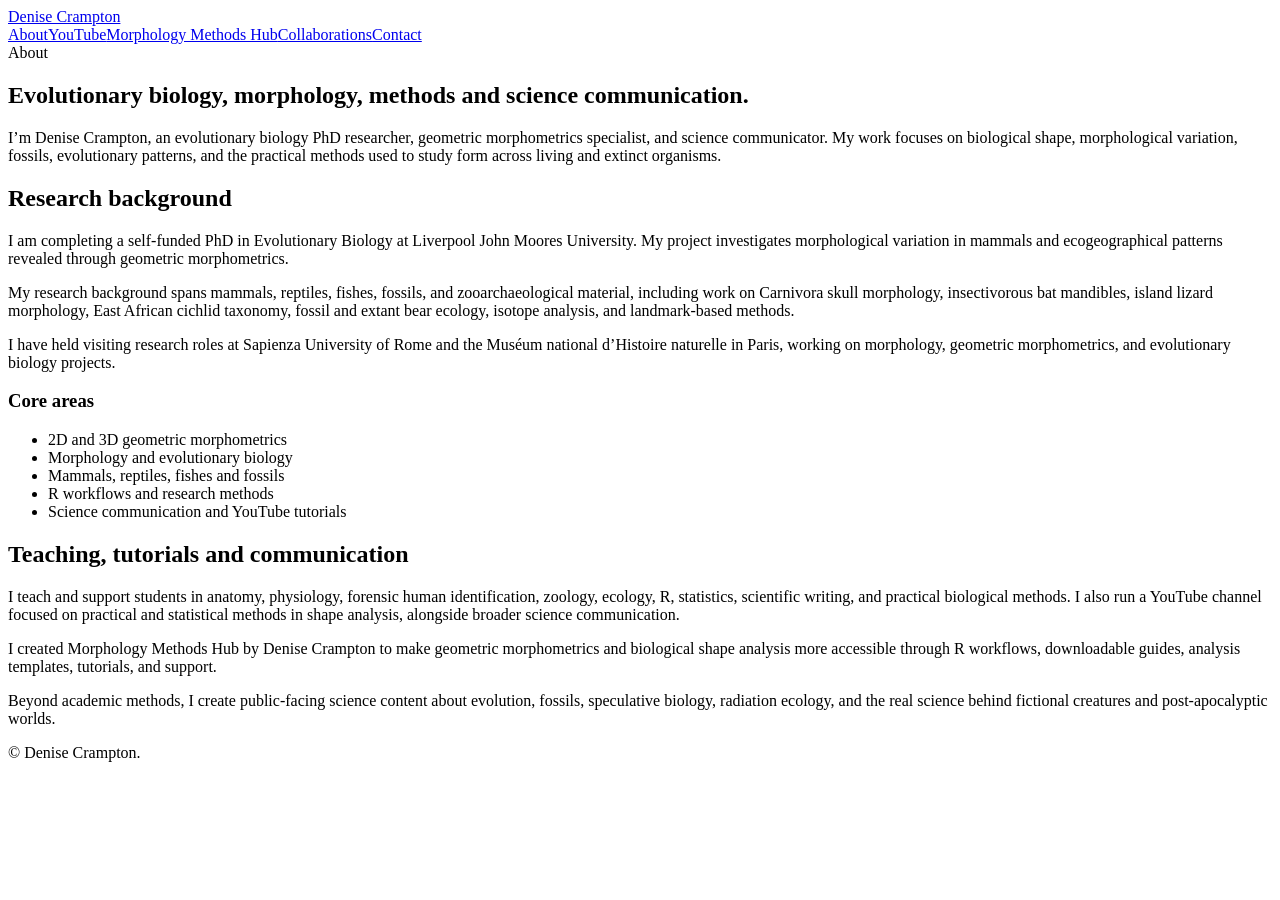
==== about.html @ 7503acc6 "Add files via upload" ====
<!doctype html><html lang="en-GB"><head><meta charset="utf-8"><meta name="viewport" content="width=device-width, initial-scale=1"><title>About — Denise Crampton</title><meta name="description" content="About Denise Crampton, evolutionary biology PhD researcher and science communicator."><link rel="stylesheet" href="assets/style.css"></head><body><nav><div class="container nav-inner"><a class="brand" href="index.html">Denise Crampton</a><div class="menu"><a href="about.html">About</a><a href="youtube.html">YouTube</a><a href="methods.html">Morphology Methods Hub</a><a href="collaborations.html">Collaborations</a><a href="contact.html">Contact</a></div></div></nav><main><section class="hero"><div class="container"><span class="kicker">About</span><h1>Evolutionary biology, morphology, methods and science communication.</h1><p class="lead">I’m Denise Crampton, an evolutionary biology PhD researcher, geometric morphometrics specialist, and science communicator. My work focuses on biological shape, morphological variation, fossils, evolutionary patterns, and the practical methods used to study form across living and extinct organisms.</p></div></section><section class="section"><div class="container grid two"><div><h2>Research background</h2><p>I am completing a self-funded PhD in Evolutionary Biology at Liverpool John Moores University. My project investigates morphological variation in mammals and ecogeographical patterns revealed through geometric morphometrics.</p><p>My research background spans mammals, reptiles, fishes, fossils, and zooarchaeological material, including work on Carnivora skull morphology, insectivorous bat mandibles, island lizard morphology, East African cichlid taxonomy, fossil and extant bear ecology, isotope analysis, and landmark-based methods.</p><p>I have held visiting research roles at Sapienza University of Rome and the Muséum national d’Histoire naturelle in Paris, working on morphology, geometric morphometrics, and evolutionary biology projects.</p></div><div class="card"><h3>Core areas</h3><ul class="list"><li>2D and 3D geometric morphometrics</li><li>Morphology and evolutionary biology</li><li>Mammals, reptiles, fishes and fossils</li><li>R workflows and research methods</li><li>Science communication and YouTube tutorials</li></ul></div></div></section><section class="section"><div class="container"><h2>Teaching, tutorials and communication</h2><p>I teach and support students in anatomy, physiology, forensic human identification, zoology, ecology, R, statistics, scientific writing, and practical biological methods. I also run a YouTube channel focused on practical and statistical methods in shape analysis, alongside broader science communication.</p><p>I created Morphology Methods Hub by Denise Crampton to make geometric morphometrics and biological shape analysis more accessible through R workflows, downloadable guides, analysis templates, tutorials, and support.</p><p>Beyond academic methods, I create public-facing science content about evolution, fossils, speculative biology, radiation ecology, and the real science behind fictional creatures and post-apocalyptic worlds.</p></div></section></main><footer class="footer"><div class="container small">© Denise Crampton.</div></footer></body></html>
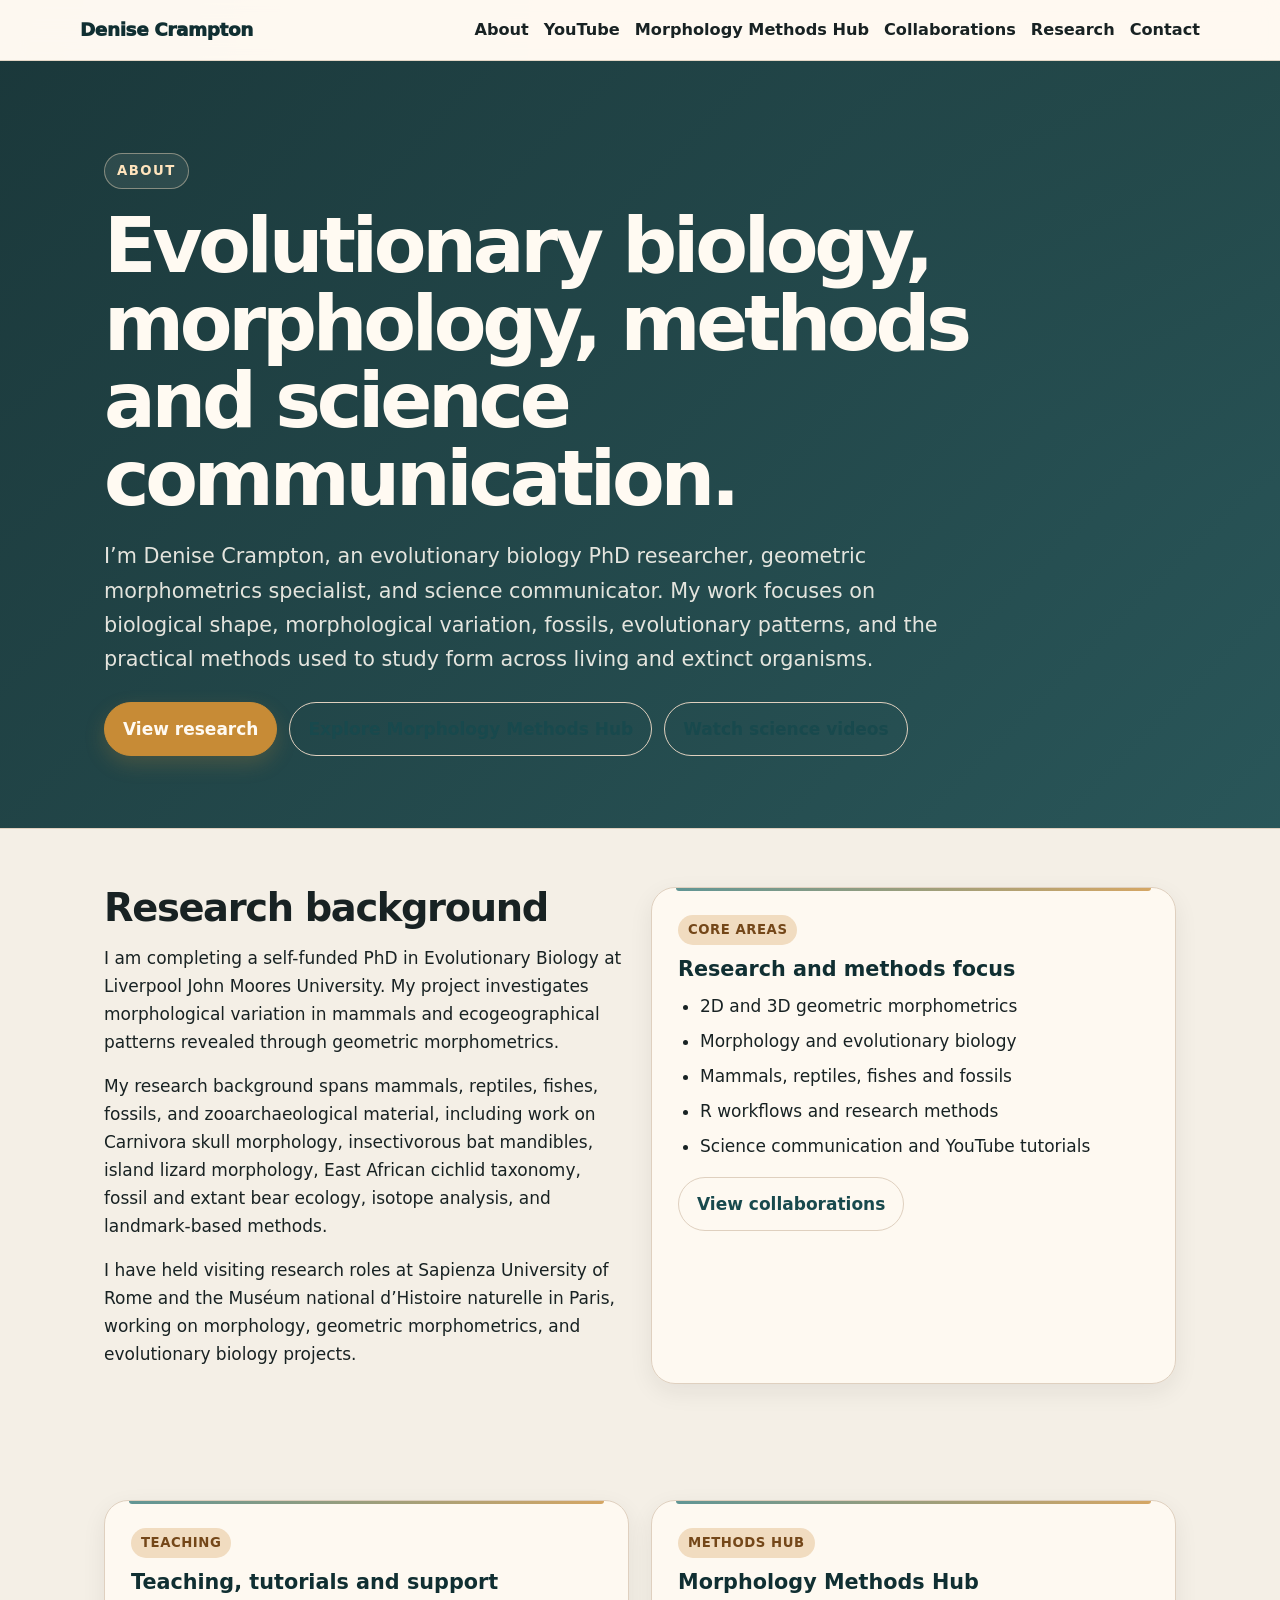
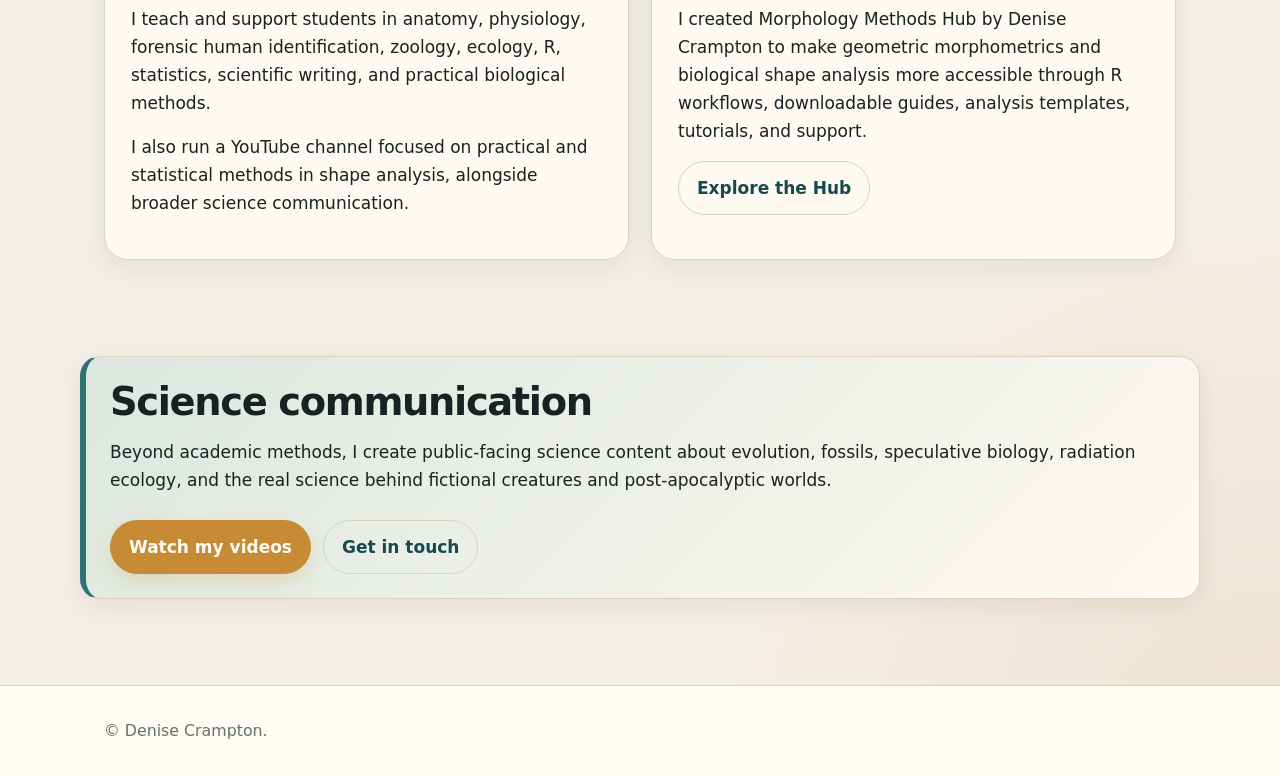
==== commit bc5f8cd8: "Update about.html" ====
--- a/about.html
+++ b/about.html
@@ -1 +1,120 @@
-<!doctype html><html lang="en-GB"><head><meta charset="utf-8"><meta name="viewport" content="width=device-width, initial-scale=1"><title>About — Denise Crampton</title><meta name="description" content="About Denise Crampton, evolutionary biology PhD researcher and science communicator."><link rel="stylesheet" href="assets/style.css"></head><body><nav><div class="container nav-inner"><a class="brand" href="index.html">Denise Crampton</a><div class="menu"><a href="about.html">About</a><a href="youtube.html">YouTube</a><a href="methods.html">Morphology Methods Hub</a><a href="collaborations.html">Collaborations</a><a href="contact.html">Contact</a></div></div></nav><main><section class="hero"><div class="container"><span class="kicker">About</span><h1>Evolutionary biology, morphology, methods and science communication.</h1><p class="lead">I’m Denise Crampton, an evolutionary biology PhD researcher, geometric morphometrics specialist, and science communicator. My work focuses on biological shape, morphological variation, fossils, evolutionary patterns, and the practical methods used to study form across living and extinct organisms.</p></div></section><section class="section"><div class="container grid two"><div><h2>Research background</h2><p>I am completing a self-funded PhD in Evolutionary Biology at Liverpool John Moores University. My project investigates morphological variation in mammals and ecogeographical patterns revealed through geometric morphometrics.</p><p>My research background spans mammals, reptiles, fishes, fossils, and zooarchaeological material, including work on Carnivora skull morphology, insectivorous bat mandibles, island lizard morphology, East African cichlid taxonomy, fossil and extant bear ecology, isotope analysis, and landmark-based methods.</p><p>I have held visiting research roles at Sapienza University of Rome and the Muséum national d’Histoire naturelle in Paris, working on morphology, geometric morphometrics, and evolutionary biology projects.</p></div><div class="card"><h3>Core areas</h3><ul class="list"><li>2D and 3D geometric morphometrics</li><li>Morphology and evolutionary biology</li><li>Mammals, reptiles, fishes and fossils</li><li>R workflows and research methods</li><li>Science communication and YouTube tutorials</li></ul></div></div></section><section class="section"><div class="container"><h2>Teaching, tutorials and communication</h2><p>I teach and support students in anatomy, physiology, forensic human identification, zoology, ecology, R, statistics, scientific writing, and practical biological methods. I also run a YouTube channel focused on practical and statistical methods in shape analysis, alongside broader science communication.</p><p>I created Morphology Methods Hub by Denise Crampton to make geometric morphometrics and biological shape analysis more accessible through R workflows, downloadable guides, analysis templates, tutorials, and support.</p><p>Beyond academic methods, I create public-facing science content about evolution, fossils, speculative biology, radiation ecology, and the real science behind fictional creatures and post-apocalyptic worlds.</p></div></section></main><footer class="footer"><div class="container small">© Denise Crampton.</div></footer></body></html>
+<!doctype html>
+
+<html lang="en-GB">
+<head>
+  <meta charset="utf-8">
+  <meta name="viewport" content="width=device-width, initial-scale=1">
+  <title>About — Denise Crampton</title>
+  <meta name="description" content="About Denise Crampton, evolutionary biology PhD researcher and science communicator.">
+  <link rel="stylesheet" href="assets/style.css">
+</head><body>
+  <a class="skip" href="#main">Skip to content</a>  <nav>
+    <div class="container nav-inner">
+      <a class="brand" href="index.html">Denise Crampton</a>
+      <div class="menu">
+        <a href="about.html">About</a>
+        <a href="youtube.html">YouTube</a>
+        <a href="methods.html">Morphology Methods Hub</a>
+        <a href="collaborations.html">Collaborations</a>
+        <a href="publications.html">Research</a>
+        <a href="contact.html">Contact</a>
+      </div>
+    </div>
+  </nav>  <main id="main">
+    <section class="hero">
+      <div class="container">
+        <span class="kicker">About</span>
+        <h1>Evolutionary biology, morphology, methods and science communication.</h1>
+        <p class="lead">
+          I’m Denise Crampton, an evolutionary biology PhD researcher, geometric morphometrics specialist,
+          and science communicator. My work focuses on biological shape, morphological variation, fossils,
+          evolutionary patterns, and the practical methods used to study form across living and extinct organisms.
+        </p>
+        <div class="buttons">
+          <a class="btn" href="publications.html">View research</a>
+          <a class="btn alt" href="methods.html">Explore Morphology Methods Hub</a>
+          <a class="btn alt" href="youtube.html">Watch science videos</a>
+        </div>
+      </div>
+    </section><section class="section">
+  <div class="container grid two">
+    <div>
+      <h2>Research background</h2>
+      <p>
+        I am completing a self-funded PhD in Evolutionary Biology at Liverpool John Moores University.
+        My project investigates morphological variation in mammals and ecogeographical patterns revealed
+        through geometric morphometrics.
+      </p>
+      <p>
+        My research background spans mammals, reptiles, fishes, fossils, and zooarchaeological material,
+        including work on Carnivora skull morphology, insectivorous bat mandibles, island lizard morphology,
+        East African cichlid taxonomy, fossil and extant bear ecology, isotope analysis, and landmark-based methods.
+      </p>
+      <p>
+        I have held visiting research roles at Sapienza University of Rome and the Muséum national d’Histoire
+        naturelle in Paris, working on morphology, geometric morphometrics, and evolutionary biology projects.
+      </p>
+    </div>
+
+    <div class="card">
+      <span class="badge">Core areas</span>
+      <h3>Research and methods focus</h3>
+      <ul class="list">
+        <li>2D and 3D geometric morphometrics</li>
+        <li>Morphology and evolutionary biology</li>
+        <li>Mammals, reptiles, fishes and fossils</li>
+        <li>R workflows and research methods</li>
+        <li>Science communication and YouTube tutorials</li>
+      </ul>
+      <a class="btn alt" href="collaborations.html">View collaborations</a>
+    </div>
+  </div>
+</section>
+
+<section class="section">
+  <div class="container grid two">
+    <div class="card">
+      <span class="badge">Teaching</span>
+      <h3>Teaching, tutorials and support</h3>
+      <p>
+        I teach and support students in anatomy, physiology, forensic human identification, zoology, ecology,
+        R, statistics, scientific writing, and practical biological methods.
+      </p>
+      <p>
+        I also run a YouTube channel focused on practical and statistical methods in shape analysis, alongside
+        broader science communication.
+      </p>
+    </div>
+
+    <div class="card">
+      <span class="badge">Methods hub</span>
+      <h3>Morphology Methods Hub</h3>
+      <p>
+        I created Morphology Methods Hub by Denise Crampton to make geometric morphometrics and biological
+        shape analysis more accessible through R workflows, downloadable guides, analysis templates, tutorials,
+        and support.
+      </p>
+      <a class="btn alt" href="methods.html">Explore the Hub</a>
+    </div>
+  </div>
+</section>
+
+<section class="section tight">
+  <div class="container note">
+    <h2>Science communication</h2>
+    <p>
+      Beyond academic methods, I create public-facing science content about evolution, fossils, speculative
+      biology, radiation ecology, and the real science behind fictional creatures and post-apocalyptic worlds.
+    </p>
+    <div class="buttons">
+      <a class="btn" href="youtube.html">Watch my videos</a>
+      <a class="btn alt" href="contact.html">Get in touch</a>
+    </div>
+  </div>
+</section>
+
+  </main>  <footer class="footer">
+    <div class="container small">© Denise Crampton.</div>
+  </footer>
+</body>
+</html>
--- a/assets/style.css
+++ b/assets/style.css
@@ -0,0 +1,450 @@
+:root{
+--bg:#f4efe6;
+--paper:#fffaf2;
+--paper-2:#f9f1e5;
+--ink:#182223;
+--muted:#65716f;
+
+--deep:#102f32;
+--deep-2:#18494d;
+--teal:#2c7475;
+--sage:#dbe7df;
+
+--gold:#c78b36;
+--gold-soft:#f1dcc0;
+--clay:#8b5140;
+
+--border:#dfd0bf;
+--shadow:0 18px 45px rgba(24,34,35,.10);
+--soft-shadow:0 8px 24px rgba(24,34,35,.07);
+}
+
+*{
+box-sizing:border-box;
+}
+
+html,body{
+margin:0;
+padding:0;
+background:
+radial-gradient(circle at top left, rgba(44,116,117,.11), transparent 32rem),
+radial-gradient(circle at bottom right, rgba(199,139,54,.13), transparent 35rem),
+var(--bg);
+color:var(--ink);
+font-family:Inter, system-ui, -apple-system, BlinkMacSystemFont, "Segoe UI", Roboto, Helvetica, Arial, sans-serif;
+line-height:1.65;
+font-size:17px;
+}
+
+a{
+color:var(--teal);
+text-decoration:none;
+font-weight:700;
+}
+
+a:hover{
+color:var(--deep-2);
+text-decoration:underline;
+}
+
+.container{
+max-width:1120px;
+margin:0 auto;
+padding:0 24px;
+}
+
+.skip{
+position:absolute;
+left:-999px;
+top:auto;
+width:1px;
+height:1px;
+overflow:hidden;
+}
+
+.skip:focus{
+position:static;
+width:auto;
+height:auto;
+padding:8px;
+background:#fff;
+}
+
+/* Navigation */
+
+nav{
+position:sticky;
+top:0;
+z-index:10;
+background:rgba(255,250,242,.92);
+border-bottom:1px solid rgba(223,208,191,.85);
+backdrop-filter:blur(12px);
+}
+
+.nav-inner{
+display:flex;
+justify-content:space-between;
+align-items:center;
+gap:24px;
+padding:15px 0;
+}
+
+.brand{
+color:var(--deep);
+font-weight:950;
+letter-spacing:-.02em;
+font-size:1.08rem;
+}
+
+.menu{
+display:flex;
+flex-wrap:wrap;
+gap:15px;
+font-size:.95rem;
+}
+
+.menu a{
+color:var(--ink);
+font-weight:750;
+}
+
+.menu a:hover{
+color:var(--teal);
+text-decoration:none;
+}
+
+/* Hero */
+
+.hero{
+position:relative;
+overflow:hidden;
+padding:92px 0 72px;
+background:
+linear-gradient(135deg, rgba(16,47,50,.95), rgba(24,73,77,.92)),
+radial-gradient(circle at top right, rgba(199,139,54,.35), transparent 25rem);
+color:#fffaf2;
+border-bottom:1px solid var(--border);
+}
+
+.hero::after{
+content:"";
+position:absolute;
+inset:auto -10% -55% -10%;
+height:260px;
+background:radial-gradient(ellipse at center, rgba(199,139,54,.22), transparent 70%);
+pointer-events:none;
+}
+
+.hero .container{
+position:relative;
+z-index:1;
+}
+
+.kicker{
+display:inline-block;
+margin-bottom:18px;
+padding:6px 12px;
+border:1px solid rgba(241,220,192,.45);
+border-radius:999px;
+color:#ffe4bd;
+background:rgba(255,250,242,.08);
+font-size:.78rem;
+font-weight:900;
+text-transform:uppercase;
+letter-spacing:.11em;
+}
+
+h1{
+max-width:990px;
+margin:0 0 22px;
+font-size:clamp(2.45rem,6vw,5.1rem);
+line-height:1.01;
+letter-spacing:-.055em;
+}
+
+h2{
+margin:0 0 14px;
+font-size:clamp(1.75rem,3vw,2.75rem);
+line-height:1.1;
+letter-spacing:-.035em;
+}
+
+h3{
+margin:0 0 9px;
+font-size:1.22rem;
+line-height:1.25;
+}
+
+p{
+margin:0 0 16px;
+}
+
+.lead{
+max-width:850px;
+font-size:1.22rem;
+color:#303b3a;
+}
+
+.hero .lead,
+.hero p{
+color:rgba(255,250,242,.88);
+}
+
+.muted{
+color:var(--muted);
+}
+
+/* Buttons */
+
+.buttons{
+display:flex;
+flex-wrap:wrap;
+gap:12px;
+margin-top:26px;
+}
+
+.btn{
+display:inline-block;
+padding:12px 18px;
+border-radius:999px;
+border:1px solid var(--gold);
+color:#fffaf2;
+background:var(--gold);
+font-weight:900;
+box-shadow:0 8px 20px rgba(199,139,54,.22);
+}
+
+.btn:hover{
+color:#fffaf2;
+background:#a96f24;
+border-color:#a96f24;
+text-decoration:none;
+}
+
+.btn.alt{
+color:#fffaf2;
+background:rgba(255,250,242,.10);
+border-color:rgba(255,250,242,.35);
+box-shadow:none;
+}
+
+.btn.alt:hover{
+color:var(--deep);
+background:#fffaf2;
+border-color:#fffaf2;
+}
+
+/* Buttons outside hero */
+
+main .btn.alt,
+.footer .btn.alt{
+color:var(--deep-2);
+background:transparent;
+border-color:var(--border);
+}
+
+main .btn.alt:hover,
+.footer .btn.alt:hover{
+background:var(--sage);
+color:var(--deep);
+}
+
+/* Sections */
+
+.section{
+padding:58px 0;
+}
+
+.section.tight{
+padding:38px 0;
+}
+
+.grid{
+display:grid;
+gap:22px;
+}
+
+.cards{
+grid-template-columns:repeat(auto-fit,minmax(250px,1fr));
+}
+
+.two{
+grid-template-columns:repeat(auto-fit,minmax(320px,1fr));
+}
+
+/* Cards */
+
+.card{
+position:relative;
+background:rgba(255,250,242,.92);
+border:1px solid var(--border);
+border-radius:24px;
+padding:26px;
+box-shadow:var(--soft-shadow);
+}
+
+.card::before{
+content:"";
+position:absolute;
+left:24px;
+right:24px;
+top:0;
+height:3px;
+background:linear-gradient(90deg,var(--teal),var(--gold));
+border-radius:0 0 999px 999px;
+opacity:.75;
+}
+
+.card h2,
+.card h3{
+color:var(--deep);
+}
+
+.badge{
+display:inline-block;
+margin-bottom:12px;
+padding:4px 10px;
+border-radius:999px;
+background:var(--gold-soft);
+color:#744719;
+font-size:.78rem;
+font-weight:900;
+text-transform:uppercase;
+letter-spacing:.04em;
+}
+
+.note{
+background:
+linear-gradient(135deg, rgba(219,231,223,.95), rgba(255,250,242,.95));
+border:1px solid var(--border);
+border-left:6px solid var(--teal);
+border-radius:20px;
+padding:24px;
+box-shadow:var(--soft-shadow);
+}
+
+.list{
+margin-top:0;
+padding-left:22px;
+}
+
+.list li{
+margin:7px 0;
+}
+
+/* Embeds */
+
+.video-grid{
+display:grid;
+grid-template-columns:repeat(auto-fit,minmax(280px,1fr));
+gap:20px;
+}
+
+.video{
+width:100%;
+aspect-ratio:16/9;
+border:0;
+border-radius:18px;
+background:#d8d0c4;
+box-shadow:var(--shadow);
+}
+
+.map-embed{
+width:100%;
+min-height:420px;
+border:0;
+border-radius:20px;
+background:#d8d0c4;
+box-shadow:var(--shadow);
+}
+
+/* Pills */
+
+.pill-row{
+display:flex;
+flex-wrap:wrap;
+gap:9px;
+}
+
+.pill{
+padding:6px 12px;
+border:1px solid var(--border);
+border-radius:999px;
+background:rgba(255,250,242,.85);
+color:var(--deep-2);
+font-size:.92rem;
+font-weight:800;
+}
+
+/* Footer */
+
+.footer{
+margin-top:48px;
+padding:32px 0;
+background:#fffaf2;
+border-top:1px solid var(--border);
+}
+
+.small{
+color:var(--muted);
+font-size:.93rem;
+}
+
+hr{
+margin:30px 0;
+border:0;
+border-top:1px solid var(--border);
+}
+
+/* Mobile */
+
+@media(max-width:720px){
+html,body{
+font-size:16px;
+}
+
+.container{
+padding:0 18px;
+}
+
+.nav-inner{
+align-items:flex-start;
+flex-direction:column;
+gap:10px;
+}
+
+.menu{
+gap:10px;
+font-size:.92rem;
+}
+
+.hero{
+padding:58px 0 46px;
+}
+
+h1{
+letter-spacing:-.04em;
+}
+
+.section{
+padding:40px 0;
+}
+
+.card{
+padding:20px;
+border-radius:20px;
+}
+
+.card::before{
+left:20px;
+right:20px;
+}
+
+.buttons{
+gap:10px;
+}
+
+.btn{
+padding:11px 15px;
+}
+}
